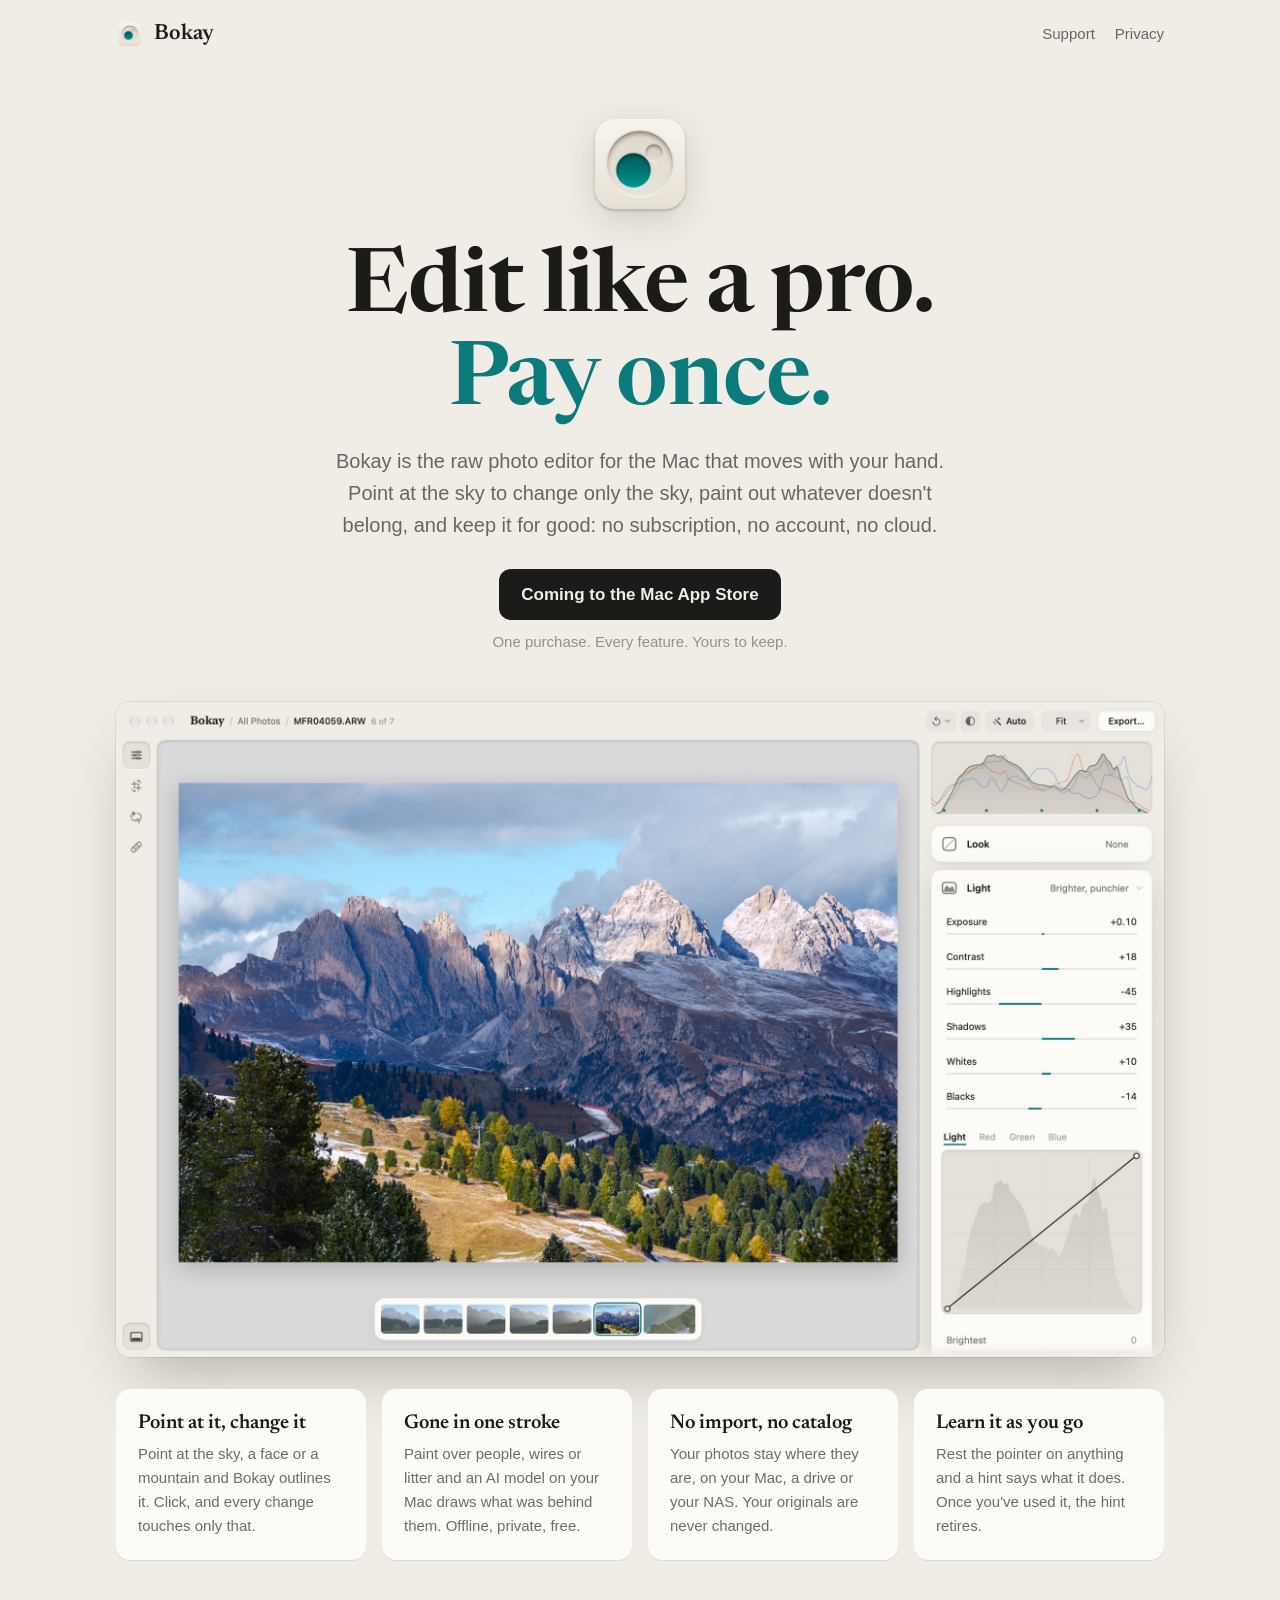
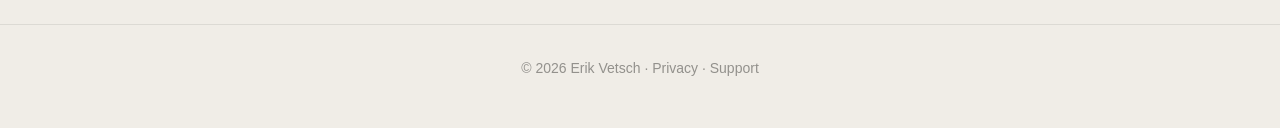
==== index.html @ 460fbac5 "Bokay's support, privacy and landing pages Co-Authored-By: Claude Opus 5.5 <noreply@anthropic.com>" ====
<!doctype html>
<html lang="en">
<head>
<meta charset="utf-8">
<meta name="viewport" content="width=device-width, initial-scale=1">
<title>Bokay Photo Editor</title>
<meta name="description" content="The raw photo editor for the Mac that you buy once. Point at the sky to change only the sky, paint out what doesn't belong. No subscription, no account, no cloud.">
<meta property="og:title" content="Bokay: the photo editor you buy once">
<meta property="og:description" content="Point at the sky to change only the sky. Paint out what doesn't belong. No subscription, no account, no cloud.">
<meta property="og:image" content="https://mfrports.github.io/bokay-web/og.jpg">
<link rel="icon" href="icon.png">
<link rel="stylesheet" href="site.css">
</head>
<body>
<header class="bar"><a class="brand" href="./"><img src="icon.png" alt="" width="28" height="28">Bokay</a><nav><a href="support.html">Support</a><a href="privacy.html">Privacy</a></nav></header>
<main>
  <section class="hero">
    <img class="icon" src="icon.png" alt="Bokay's icon">
    <h1>Edit like a pro.<br><em>Pay once.</em></h1>
    <p class="lede">Bokay is the raw photo editor for the Mac that moves with your hand. Point at the sky to change only the sky, paint out whatever doesn't belong, and keep it for good: no subscription, no account, no cloud.</p>
    <div class="buy">
      <!-- Once the app has its id: <a class="badge" href="https://apps.apple.com/app/idNNNNNNNNNN">Download on the Mac App Store</a> -->
      <span class="badge">Coming to the Mac App Store</span>
      <span class="price">One purchase. Every feature. Yours to keep.</span>
    </div>
  </section>
  <div class="shot"><img src="shot-hero.jpg" alt="Bokay's editor with a photo of the Dolomites, the Light card open beside it"></div>
  <section class="rows">
    <div class="row"><h3>Point at it, change it</h3><p>Point at the sky, a face or a mountain and Bokay outlines it. Click, and every change touches only that.</p></div>
    <div class="row"><h3>Gone in one stroke</h3><p>Paint over people, wires or litter and an AI model on your Mac draws what was behind them. Offline, private, free.</p></div>
    <div class="row"><h3>No import, no catalog</h3><p>Your photos stay where they are, on your Mac, a drive or your NAS. Your originals are never changed.</p></div>
    <div class="row"><h3>Learn it as you go</h3><p>Rest the pointer on anything and a hint says what it does. Once you've used it, the hint retires.</p></div>
  </section>
</main>
<footer class="foot">© 2026 Erik Vetsch · <a href="privacy.html">Privacy</a> · <a href="support.html">Support</a></footer>
</body>
</html>
---- site.css ----
/* Bokay's site: warm paper, near-black ink, and glow, as in the app (Views/Theme.swift). */
@import url("https://fonts.googleapis.com/css2?family=Newsreader:opsz,wght@6..72,500;6..72,600&display=swap");

:root {
  --paper: #F0EDE7; --panel: #F6F4EF; --card: #FCFBF8; --ink: #1C1B19;
  --ink2: rgba(28, 27, 25, .64); --ink3: rgba(28, 27, 25, .44); --hair: rgba(28, 27, 25, .09);
  --glow: #0A7A7A; --glow-wash: rgba(10, 122, 122, .11);
  color-scheme: light dark;
}
@media (prefers-color-scheme: dark) {
  :root:not([data-theme="light"]) {
    --paper: #1B1A18; --panel: #22211F; --card: #2A2926; --ink: #EDEAE4;
    --ink2: rgba(237, 234, 228, .64); --ink3: rgba(237, 234, 228, .44); --hair: rgba(237, 234, 228, .09);
    --glow: #4FCAC2; --glow-wash: rgba(79, 202, 194, .16);
  }
}
:root[data-theme="dark"] {
  --paper: #1B1A18; --panel: #22211F; --card: #2A2926; --ink: #EDEAE4;
  --ink2: rgba(237, 234, 228, .64); --ink3: rgba(237, 234, 228, .44); --hair: rgba(237, 234, 228, .09);
  --glow: #4FCAC2; --glow-wash: rgba(79, 202, 194, .16);
}

* { box-sizing: border-box; }
html { -webkit-text-size-adjust: 100%; }
body {
  margin: 0; background: var(--paper); color: var(--ink);
  font: 17px/1.6 -apple-system, BlinkMacSystemFont, "SF Pro Text", "Helvetica Neue", sans-serif;
  -webkit-font-smoothing: antialiased;
}
a { color: var(--glow); text-decoration: none; }
a:hover { text-decoration: underline; text-underline-offset: 3px; }
code { font: 14px ui-monospace, "SF Mono", Menlo, monospace; background: var(--glow-wash); padding: 1px 6px; border-radius: 6px; word-break: break-all; }

.bar { display: flex; align-items: center; justify-content: space-between; max-width: 1080px; margin: 0 auto; padding: 20px 16px; }
.brand { display: flex; align-items: center; gap: 10px; font: 600 22px/1 Newsreader, "New York", Georgia, serif; color: var(--ink); }
.brand:hover { text-decoration: none; }
.bar nav a { color: var(--ink2); margin-left: 20px; font-size: 15px; }

.page { max-width: 680px; margin: 0 auto; padding: 24px 16px 64px; }
h1, h2, .display { font-family: Newsreader, "New York", Georgia, serif; font-weight: 600; letter-spacing: -0.01em; }
h1 { font-size: clamp(40px, 8vw, 56px); line-height: 1.05; margin: 24px 0 16px; }
h2 { font-size: 24px; line-height: 1.25; margin: 40px 0 8px; }
.lede { font-size: 20px; color: var(--ink2); margin: 0 0 8px; }
p, li { color: var(--ink2); }
strong { color: var(--ink); font-weight: 600; }
ul { padding-left: 20px; }
li { margin: 10px 0; }

.foot { text-align: center; color: var(--ink3); font-size: 14px; padding: 32px 16px 48px; border-top: 1px solid var(--hair); }
.foot a { color: var(--ink3); }

/* The landing page */
.hero { text-align: center; padding: 40px 16px 0; }
.hero img.icon { width: 112px; height: 112px; filter: drop-shadow(0 10px 18px rgba(58, 50, 38, .18)); }
.hero h1 { font-size: clamp(44px, 9vw, 88px); margin: 16px auto 16px; max-width: 900px; }
.hero h1 em { font-style: normal; color: var(--glow); }
.hero .lede { max-width: 620px; margin: 0 auto 28px; }
.buy { display: inline-flex; flex-direction: column; align-items: center; gap: 10px; }
.buy .price { color: var(--ink3); font-size: 15px; }
.badge { display: inline-block; background: var(--ink); color: var(--paper); border-radius: 12px; padding: 12px 22px; font-weight: 600; }
.badge:hover { text-decoration: none; opacity: .92; }
.shot { max-width: 1080px; margin: 48px auto 0; padding: 0 16px; }
.shot img { width: 100%; height: auto; border-radius: 14px; box-shadow: 0 30px 60px -20px rgba(58, 50, 38, .35), 0 0 0 1px var(--hair); }
.rows { max-width: 1080px; margin: 0 auto; padding: 24px 16px 64px; display: grid; gap: 16px; grid-template-columns: repeat(auto-fit, minmax(240px, 1fr)); }
.row { background: var(--card); border-radius: 14px; padding: 22px; box-shadow: 0 1px 0 var(--hair); }
.row h3 { font: 600 20px/1.25 Newsreader, "New York", Georgia, serif; margin: 0 0 6px; color: var(--ink); }
.row p { margin: 0; font-size: 15px; }
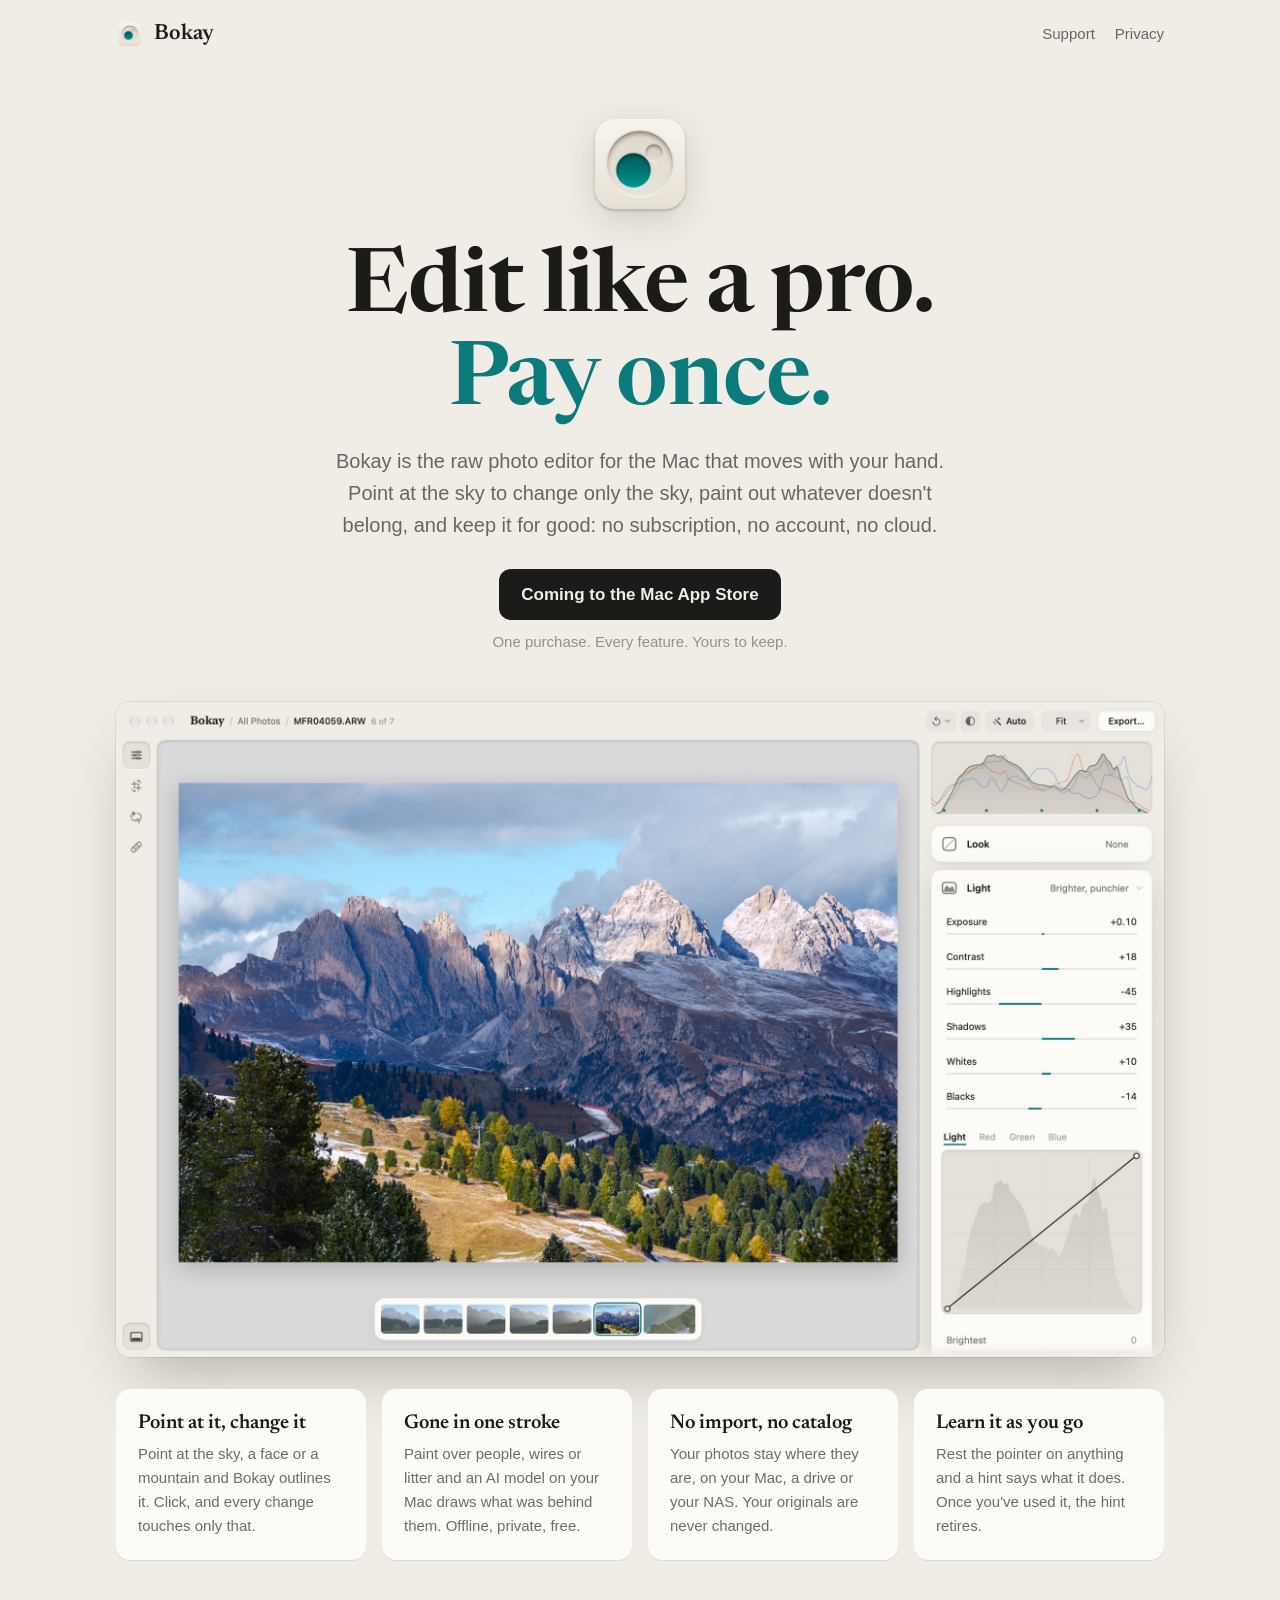
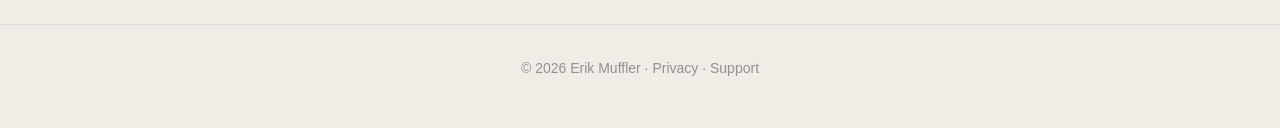
==== commit 865e8a51: "The pages under Erik Muffler's name, as his other apps Co-Authored-By: Claude Opus 5.5 <noreply@anth" ====
--- a/index.html
+++ b/index.html
@@ -32,6 +32,6 @@
     <div class="row"><h3>Learn it as you go</h3><p>Rest the pointer on anything and a hint says what it does. Once you've used it, the hint retires.</p></div>
   </section>
 </main>
-<footer class="foot">© 2026 Erik Vetsch · <a href="privacy.html">Privacy</a> · <a href="support.html">Support</a></footer>
+<footer class="foot">© 2026 Erik Muffler · <a href="privacy.html">Privacy</a> · <a href="support.html">Support</a></footer>
 </body>
 </html>
